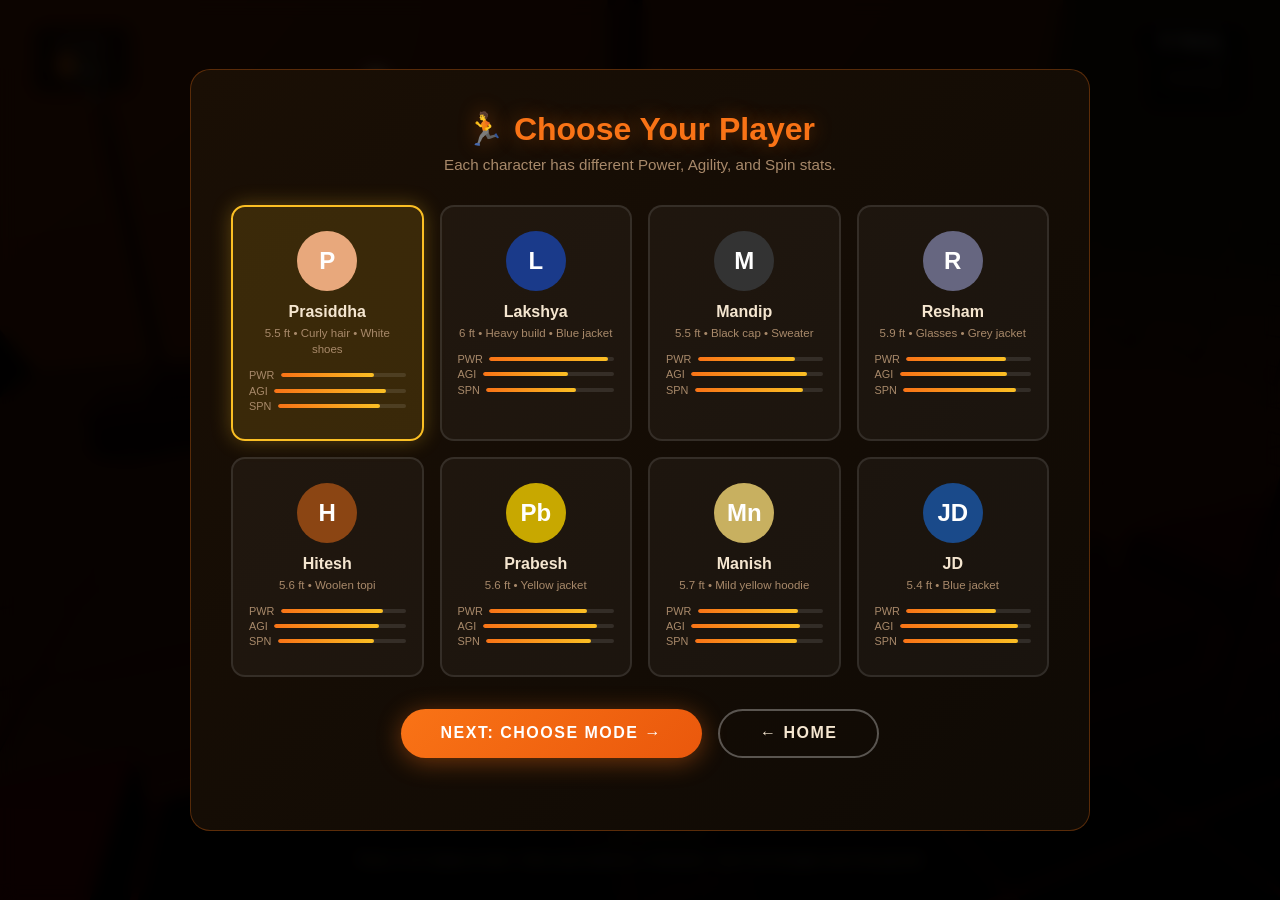
==== game.html @ 282f7440 "feat: Implement Chungee – Thapathali Edition browser-based 3D physics game Co-authored-by: prasiddha" ====
<!DOCTYPE html>
<html lang="en">
<head>
  <meta charset="UTF-8" />
  <meta name="viewport" content="width=device-width, initial-scale=1.0" />
  <title>Play – Chungee Thapathali Edition</title>
  <link rel="stylesheet" href="css/style.css" />
</head>
<body>

<!-- Loading Screen -->
<div id="loading-screen">
  <div class="loading-title">CHUNGEE</div>
  <div class="loading-sub">Thapathali Edition</div>
  <div class="loading-bar-container">
    <div class="loading-bar"></div>
  </div>
</div>

<!-- 3D Game Canvas -->
<canvas id="game-canvas"></canvas>

<!-- HUD (shown during gameplay) -->
<div class="hud">
  <div class="hud-top">
    <!-- Score -->
    <div class="hud-score">
      <div class="label">Score</div>
      <div class="value" id="score-val">0</div>
    </div>

    <!-- Combo -->
    <div class="hud-combo">
      <div class="combo-display" id="combo-val"></div>
      <div class="combo-label" id="combo-label"></div>
    </div>

    <!-- Mode / Character (top-right is pause button below) -->
    <div class="hud-mode">
      <div class="label">Mode</div>
      <div class="value" id="mode-name">–</div>
      <div class="label" style="margin-top:0.3rem;">Player</div>
      <div class="value" id="char-name" style="font-size:0.85rem;color:var(--accent)">–</div>
    </div>
  </div>
</div>

<!-- Pause Button -->
<button id="btn-pause" onclick="onBtnPause()">⏸ Pause</button>

<!-- Move Buttons -->
<div class="move-buttons">
  <button class="move-btn" title="Basic Tap">
    👟 Basic Tap<span class="key">[1 / Space]</span>
  </button>
  <button class="move-btn" title="Side Flick">
    ↩️ Side Flick<span class="key">[2]</span>
  </button>
  <button class="move-btn" title="Back Heel">
    🦶 Back Heel<span class="key">[3]</span>
  </button>
  <button class="move-btn" title="Jump Pass">
    🦘 Jump Pass<span class="key">[4]</span>
  </button>
  <button class="move-btn" title="Spin Trick">
    🌀 Spin Trick<span class="key">[5]</span>
  </button>
  <button class="move-btn" title="Power Kick">
    💥 Power Kick<span class="key">[6]</span>
  </button>
</div>

<!-- Controls hint -->
<div class="controls-hint" id="controls-hint">
  Press 1–6 or Space to kick • Click move buttons or characters • Don't let Chungee touch the ground!
</div>

<!-- Toast / Floating Feedback -->
<div class="toast" id="toast"></div>

<!-- ═══════════ OVERLAY: Character Selection ═══════════ -->
<div class="overlay" id="overlay-select">
  <div class="modal">
    <h2>🏃 Choose Your Player</h2>
    <p>Each character has different Power, Agility, and Spin stats.</p>
    <div class="char-grid" id="char-grid"></div>
    <div class="btn-group" style="margin-top:1.5rem;justify-content:center;">
      <button class="btn btn-primary" onclick="onBtnStart()">Next: Choose Mode →</button>
      <a href="index.html" class="btn btn-secondary">← Home</a>
    </div>
  </div>
</div>

<!-- ═══════════ OVERLAY: Mode Selection ═══════════ -->
<div class="overlay hidden" id="overlay-mode">
  <div class="modal">
    <h2>🌍 Choose Game Mode</h2>
    <p>Different modes change physics and atmosphere.</p>
    <div class="mode-grid" id="mode-grid"></div>
    <div class="btn-group" style="margin-top:1.5rem;justify-content:center;">
      <button class="btn btn-primary" onclick="onBtnConfirmMode()">🎮 Start Game!</button>
      <button class="btn btn-secondary" onclick="document.getElementById('overlay-mode').classList.add('hidden');document.getElementById('overlay-select').classList.remove('hidden')">← Back</button>
    </div>
  </div>
</div>

<!-- ═══════════ OVERLAY: Pause ═══════════ -->
<div class="overlay hidden" id="overlay-pause">
  <div class="modal" style="max-width:420px;">
    <h2>⏸ Paused</h2>
    <p>Take a breather – Thapathali parking lot is waiting.</p>
    <div class="btn-group" style="flex-direction:column;align-items:center;">
      <button class="btn btn-primary" style="width:220px;" onclick="onBtnResume()">▶ Resume</button>
      <button class="btn btn-secondary" style="width:220px;" onclick="onBtnRestart()">🔄 Restart</button>
      <a href="leaderboard.html" class="btn btn-secondary" style="width:220px;">🏆 Leaderboard</a>
      <button class="btn btn-secondary" style="width:220px;" onclick="onBtnQuit()">🚪 Quit to Home</button>
    </div>
  </div>
</div>

<!-- ═══════════ OVERLAY: Game Over ═══════════ -->
<div class="overlay hidden" id="overlay-gameover">
  <div class="modal" style="max-width:480px;">
    <h2>💔 Chungee Touched the Ground!</h2>
    <p>The parking lot wins this round. Better luck next time!</p>

    <div class="game-over-score" id="final-score">0</div>

    <div class="game-over-stats">
      <div class="stat-item">
        <div class="s-label">Max Combo</div>
        <div class="s-value" id="final-combo">0</div>
      </div>
      <div class="stat-item">
        <div class="s-label">Total Kicks</div>
        <div class="s-value" id="final-kicks">0</div>
      </div>
    </div>

    <div class="btn-group" style="flex-direction:column;align-items:center;margin-top:1rem;">
      <button class="btn btn-primary" style="width:220px;" onclick="onBtnRestart()">🔄 Play Again</button>
      <a href="leaderboard.html" class="btn btn-secondary" style="width:220px;">🏆 View Leaderboard</a>
      <button class="btn btn-secondary" style="width:220px;" onclick="onBtnQuit()">🚪 Back to Home</button>
    </div>
  </div>
</div>

<!-- ═══════════ SCRIPTS ═══════════ -->
<script type="module" src="js/game.js"></script>

</body>
</html>
---- css/style.css ----
/* ============================
   Chungee – Thapathali Edition
   Global Styles
   ============================ */

* {
  margin: 0;
  padding: 0;
  box-sizing: border-box;
}

:root {
  --primary: #f97316;
  --primary-dark: #ea580c;
  --accent: #fbbf24;
  --bg-dark: #0f0a05;
  --bg-mid: #1a1008;
  --bg-light: #2a1a0a;
  --text: #f5e6d0;
  --text-muted: #a8896a;
  --shadow: rgba(0,0,0,0.8);
  --glow: rgba(249,115,22,0.4);
}

html, body {
  width: 100%;
  height: 100%;
  overflow-x: hidden;
  font-family: 'Segoe UI', Tahoma, Geneva, Verdana, sans-serif;
  background: var(--bg-dark);
  color: var(--text);
}

/* =====================
   Navigation
   ===================== */
.nav {
  position: fixed;
  top: 0; left: 0; right: 0;
  z-index: 1000;
  display: flex;
  align-items: center;
  justify-content: space-between;
  padding: 1rem 2rem;
  background: linear-gradient(to bottom, rgba(0,0,0,0.9), transparent);
}

.nav-logo {
  font-size: 1.6rem;
  font-weight: 800;
  color: var(--primary);
  text-shadow: 0 0 20px var(--glow);
  text-decoration: none;
  letter-spacing: 2px;
}

.nav-links {
  display: flex;
  gap: 2rem;
  list-style: none;
}

.nav-links a {
  color: var(--text);
  text-decoration: none;
  font-weight: 500;
  font-size: 0.95rem;
  letter-spacing: 1px;
  transition: color 0.2s;
}

.nav-links a:hover {
  color: var(--primary);
}

/* =====================
   Home Page
   ===================== */
#home-canvas {
  position: fixed;
  top: 0; left: 0;
  width: 100%;
  height: 100%;
  z-index: 0;
}

.home-content {
  position: relative;
  z-index: 10;
  display: flex;
  flex-direction: column;
  align-items: center;
  justify-content: center;
  min-height: 100vh;
  padding: 6rem 2rem 2rem;
  text-align: center;
}

.home-hero {
  margin-bottom: 3rem;
}

.home-title {
  font-size: clamp(3rem, 8vw, 6rem);
  font-weight: 900;
  color: var(--primary);
  text-shadow: 0 0 40px var(--glow), 0 2px 20px rgba(0,0,0,0.9);
  line-height: 1.1;
  letter-spacing: 3px;
  margin-bottom: 0.5rem;
}

.home-subtitle {
  font-size: clamp(1rem, 3vw, 1.5rem);
  color: var(--accent);
  font-weight: 300;
  letter-spacing: 4px;
  text-transform: uppercase;
  text-shadow: 0 0 20px rgba(251,191,36,0.5);
}

.home-tagline {
  margin-top: 1rem;
  font-size: clamp(0.85rem, 2vw, 1.05rem);
  color: var(--text-muted);
  font-style: italic;
}

.btn-group {
  display: flex;
  gap: 1rem;
  flex-wrap: wrap;
  justify-content: center;
  margin: 2rem 0;
}

.btn {
  padding: 0.85rem 2.5rem;
  border: none;
  border-radius: 50px;
  font-size: 1rem;
  font-weight: 700;
  letter-spacing: 1.5px;
  text-transform: uppercase;
  cursor: pointer;
  text-decoration: none;
  transition: all 0.3s;
  display: inline-block;
}

.btn-primary {
  background: linear-gradient(135deg, var(--primary), var(--primary-dark));
  color: #fff;
  box-shadow: 0 4px 25px var(--glow);
}

.btn-primary:hover {
  transform: translateY(-3px);
  box-shadow: 0 8px 35px var(--glow);
}

.btn-secondary {
  background: transparent;
  color: var(--text);
  border: 2px solid rgba(255,255,255,0.3);
}

.btn-secondary:hover {
  border-color: var(--primary);
  color: var(--primary);
  transform: translateY(-3px);
}

/* =====================
   About Section
   ===================== */
.about-section {
  position: relative;
  z-index: 10;
  padding: 5rem 2rem;
  max-width: 1100px;
  margin: 0 auto;
}

.section-title {
  font-size: clamp(1.8rem, 4vw, 2.5rem);
  color: var(--accent);
  text-align: center;
  margin-bottom: 3rem;
  text-shadow: 0 0 20px rgba(251,191,36,0.4);
}

.features-grid {
  display: grid;
  grid-template-columns: repeat(auto-fit, minmax(240px, 1fr));
  gap: 1.5rem;
}

.feature-card {
  background: rgba(255,255,255,0.04);
  border: 1px solid rgba(255,255,255,0.1);
  border-radius: 16px;
  padding: 2rem;
  text-align: center;
  transition: all 0.3s;
  backdrop-filter: blur(10px);
}

.feature-card:hover {
  border-color: var(--primary);
  background: rgba(249,115,22,0.08);
  transform: translateY(-5px);
}

.feature-icon {
  font-size: 2.5rem;
  margin-bottom: 1rem;
}

.feature-card h3 {
  color: var(--accent);
  margin-bottom: 0.5rem;
  font-size: 1.1rem;
}

.feature-card p {
  color: var(--text-muted);
  font-size: 0.9rem;
  line-height: 1.6;
}

/* Leaderboard preview */
.leaderboard-preview {
  position: relative;
  z-index: 10;
  padding: 4rem 2rem;
  max-width: 600px;
  margin: 0 auto;
  text-align: center;
}

.lb-table {
  width: 100%;
  border-collapse: collapse;
  margin-top: 2rem;
  background: rgba(255,255,255,0.03);
  border-radius: 12px;
  overflow: hidden;
}

.lb-table th {
  background: rgba(249,115,22,0.2);
  padding: 0.75rem 1rem;
  text-align: left;
  font-size: 0.8rem;
  letter-spacing: 1px;
  text-transform: uppercase;
  color: var(--accent);
}

.lb-table td {
  padding: 0.75rem 1rem;
  border-bottom: 1px solid rgba(255,255,255,0.05);
  color: var(--text-muted);
  font-size: 0.95rem;
}

.lb-table tr:last-child td {
  border-bottom: none;
}

.rank-1 td { color: #ffd700; }
.rank-2 td { color: #c0c0c0; }
.rank-3 td { color: #cd7f32; }

/* =====================
   Game Page
   ===================== */
#game-canvas {
  position: fixed;
  top: 0; left: 0;
  width: 100%;
  height: 100%;
  z-index: 0;
  display: block;
}

/* HUD */
.hud {
  position: fixed;
  z-index: 100;
  pointer-events: none;
  top: 0; left: 0; right: 0; bottom: 0;
}

.hud-top {
  display: flex;
  justify-content: space-between;
  align-items: flex-start;
  padding: 1.5rem 2rem;
}

.hud-score {
  background: rgba(0,0,0,0.6);
  border: 1px solid rgba(249,115,22,0.4);
  border-radius: 12px;
  padding: 0.75rem 1.5rem;
  backdrop-filter: blur(10px);
}

.hud-score .label {
  font-size: 0.7rem;
  letter-spacing: 2px;
  text-transform: uppercase;
  color: var(--text-muted);
}

.hud-score .value {
  font-size: 2rem;
  font-weight: 900;
  color: var(--primary);
  line-height: 1;
}

.hud-combo {
  text-align: center;
}

.combo-display {
  font-size: clamp(2rem, 6vw, 4rem);
  font-weight: 900;
  color: var(--accent);
  text-shadow: 0 0 30px rgba(251,191,36,0.6);
  line-height: 1;
  transition: transform 0.1s;
}

.combo-display.pop {
  transform: scale(1.3);
}

.combo-label {
  font-size: 0.7rem;
  letter-spacing: 3px;
  text-transform: uppercase;
  color: var(--text-muted);
}

.hud-mode {
  background: rgba(0,0,0,0.6);
  border: 1px solid rgba(255,255,255,0.1);
  border-radius: 12px;
  padding: 0.75rem 1.5rem;
  text-align: right;
  backdrop-filter: blur(10px);
}

.hud-mode .label {
  font-size: 0.7rem;
  letter-spacing: 2px;
  text-transform: uppercase;
  color: var(--text-muted);
}

.hud-mode .value {
  font-size: 1rem;
  font-weight: 700;
  color: var(--text);
}

.hud-bottom {
  position: absolute;
  bottom: 2rem;
  left: 50%;
  transform: translateX(-50%);
  display: flex;
  gap: 0.5rem;
  pointer-events: all;
}

/* Controls hint */
.controls-hint {
  position: fixed;
  bottom: 1.5rem;
  left: 50%;
  transform: translateX(-50%);
  z-index: 100;
  background: rgba(0,0,0,0.7);
  border: 1px solid rgba(255,255,255,0.1);
  border-radius: 8px;
  padding: 0.5rem 1.5rem;
  font-size: 0.8rem;
  color: var(--text-muted);
  text-align: center;
  pointer-events: none;
  transition: opacity 0.5s;
}

/* Pause button */
#btn-pause {
  position: fixed;
  top: 1.5rem;
  right: 2rem;
  z-index: 200;
  pointer-events: all;
  background: rgba(0,0,0,0.6);
  border: 1px solid rgba(255,255,255,0.2);
  border-radius: 50px;
  padding: 0.5rem 1.5rem;
  color: var(--text);
  font-size: 0.85rem;
  font-weight: 600;
  letter-spacing: 1px;
  cursor: pointer;
  backdrop-filter: blur(10px);
  transition: all 0.2s;
}

#btn-pause:hover {
  border-color: var(--primary);
  color: var(--primary);
}

/* =====================
   Overlay / Modal
   ===================== */
.overlay {
  position: fixed;
  inset: 0;
  z-index: 500;
  display: flex;
  align-items: center;
  justify-content: center;
  background: rgba(0,0,0,0.85);
  backdrop-filter: blur(8px);
}

.overlay.hidden {
  display: none;
}

.modal {
  background: linear-gradient(135deg, #1a0f05, #0f0a05);
  border: 1px solid rgba(249,115,22,0.3);
  border-radius: 20px;
  padding: 2.5rem;
  max-width: 900px;
  width: 90%;
  max-height: 90vh;
  overflow-y: auto;
  text-align: center;
}

.modal h2 {
  font-size: 2rem;
  color: var(--primary);
  margin-bottom: 0.5rem;
  text-shadow: 0 0 20px var(--glow);
}

.modal p {
  color: var(--text-muted);
  margin-bottom: 2rem;
  font-size: 0.95rem;
}

/* Character Selection */
.char-grid {
  display: grid;
  grid-template-columns: repeat(auto-fit, minmax(160px, 1fr));
  gap: 1rem;
  margin: 2rem 0;
}

.char-card {
  background: rgba(255,255,255,0.04);
  border: 2px solid rgba(255,255,255,0.1);
  border-radius: 14px;
  padding: 1.5rem 1rem;
  cursor: pointer;
  transition: all 0.3s;
}

.char-card:hover {
  border-color: var(--primary);
  background: rgba(249,115,22,0.1);
  transform: translateY(-5px);
}

.char-card.selected {
  border-color: var(--accent);
  background: rgba(251,191,36,0.15);
  box-shadow: 0 0 20px rgba(251,191,36,0.3);
}

.char-avatar {
  width: 60px;
  height: 60px;
  border-radius: 50%;
  margin: 0 auto 0.75rem;
  display: flex;
  align-items: center;
  justify-content: center;
  font-size: 1.5rem;
  font-weight: 800;
  color: #fff;
}

.char-name {
  font-size: 1rem;
  font-weight: 700;
  color: var(--text);
  margin-bottom: 0.25rem;
}

.char-desc {
  font-size: 0.72rem;
  color: var(--text-muted);
  margin-bottom: 0.75rem;
  line-height: 1.4;
}

.stat-bar {
  display: flex;
  align-items: center;
  gap: 0.4rem;
  margin: 0.2rem 0;
  font-size: 0.68rem;
  color: var(--text-muted);
}

.stat-bar-bg {
  flex: 1;
  height: 4px;
  background: rgba(255,255,255,0.1);
  border-radius: 2px;
  overflow: hidden;
}

.stat-bar-fill {
  height: 100%;
  background: linear-gradient(to right, var(--primary), var(--accent));
  border-radius: 2px;
  transition: width 0.5s;
}

/* Mode Selection */
.mode-grid {
  display: grid;
  grid-template-columns: repeat(auto-fit, minmax(180px, 1fr));
  gap: 1rem;
  margin: 1.5rem 0;
}

.mode-card {
  background: rgba(255,255,255,0.04);
  border: 2px solid rgba(255,255,255,0.1);
  border-radius: 14px;
  padding: 1.5rem 1rem;
  cursor: pointer;
  transition: all 0.3s;
}

.mode-card:hover,
.mode-card.selected {
  border-color: var(--primary);
  background: rgba(249,115,22,0.1);
  transform: translateY(-3px);
}

.mode-card.selected {
  border-color: var(--accent);
  box-shadow: 0 0 20px rgba(251,191,36,0.3);
}

.mode-icon {
  font-size: 2rem;
  margin-bottom: 0.5rem;
}

.mode-name {
  font-size: 1rem;
  font-weight: 700;
  color: var(--text);
  margin-bottom: 0.25rem;
}

.mode-desc {
  font-size: 0.75rem;
  color: var(--text-muted);
  line-height: 1.4;
}

/* Move buttons */
.move-buttons {
  position: fixed;
  bottom: 4rem;
  left: 50%;
  transform: translateX(-50%);
  z-index: 200;
  display: flex;
  gap: 0.5rem;
  flex-wrap: wrap;
  justify-content: center;
  pointer-events: all;
}

.move-btn {
  padding: 0.6rem 1.1rem;
  border: 2px solid rgba(249,115,22,0.4);
  border-radius: 8px;
  background: rgba(0,0,0,0.7);
  color: var(--text);
  font-size: 0.75rem;
  font-weight: 700;
  cursor: pointer;
  transition: all 0.2s;
  backdrop-filter: blur(8px);
  letter-spacing: 0.5px;
  text-align: center;
}

.move-btn:hover {
  border-color: var(--primary);
  background: rgba(249,115,22,0.2);
  transform: scale(1.05);
}

.move-btn:active {
  transform: scale(0.97);
}

.move-btn .key {
  display: block;
  font-size: 0.6rem;
  color: var(--text-muted);
  margin-top: 0.1rem;
}

/* Game Over */
.game-over-score {
  font-size: 4rem;
  font-weight: 900;
  color: var(--primary);
  text-shadow: 0 0 30px var(--glow);
  margin: 1rem 0;
}

.game-over-stats {
  display: flex;
  gap: 2rem;
  justify-content: center;
  margin: 1.5rem 0;
}

.stat-item {
  text-align: center;
}

.stat-item .s-label {
  font-size: 0.7rem;
  letter-spacing: 2px;
  color: var(--text-muted);
  text-transform: uppercase;
}

.stat-item .s-value {
  font-size: 1.5rem;
  font-weight: 800;
  color: var(--accent);
}

/* Toast / Floating text */
.toast {
  position: fixed;
  top: 50%;
  left: 50%;
  transform: translate(-50%, -50%);
  z-index: 900;
  font-size: 2rem;
  font-weight: 900;
  color: var(--accent);
  text-shadow: 0 0 20px rgba(251,191,36,0.8);
  pointer-events: none;
  opacity: 0;
  transition: opacity 0.3s, transform 0.3s;
}

.toast.show {
  opacity: 1;
  transform: translate(-50%, -60%);
}

/* =====================
   Leaderboard Page
   ===================== */
.lb-page {
  max-width: 700px;
  margin: 0 auto;
  padding: 8rem 2rem 4rem;
}

.lb-page h1 {
  font-size: 2.5rem;
  color: var(--primary);
  text-align: center;
  margin-bottom: 0.5rem;
  text-shadow: 0 0 20px var(--glow);
}

.lb-page .subtitle {
  text-align: center;
  color: var(--text-muted);
  margin-bottom: 2rem;
  font-size: 0.9rem;
}

.lb-tabs {
  display: flex;
  gap: 0.5rem;
  margin-bottom: 1.5rem;
  justify-content: center;
}

.lb-tab {
  padding: 0.5rem 1.5rem;
  border: 2px solid rgba(255,255,255,0.1);
  border-radius: 50px;
  background: transparent;
  color: var(--text-muted);
  font-size: 0.85rem;
  cursor: pointer;
  transition: all 0.2s;
}

.lb-tab.active {
  border-color: var(--primary);
  color: var(--primary);
  background: rgba(249,115,22,0.1);
}

.lb-entry {
  display: flex;
  align-items: center;
  gap: 1rem;
  padding: 1rem 1.5rem;
  background: rgba(255,255,255,0.03);
  border: 1px solid rgba(255,255,255,0.07);
  border-radius: 12px;
  margin-bottom: 0.5rem;
  transition: all 0.2s;
}

.lb-entry:hover {
  border-color: rgba(249,115,22,0.3);
  background: rgba(249,115,22,0.05);
}

.lb-rank {
  font-size: 1.4rem;
  font-weight: 900;
  min-width: 2.5rem;
  text-align: center;
}

.lb-rank.r1 { color: #ffd700; }
.lb-rank.r2 { color: #c0c0c0; }
.lb-rank.r3 { color: #cd7f32; }
.lb-rank.other { color: var(--text-muted); }

.lb-info { flex: 1; }

.lb-player {
  font-size: 1.05rem;
  font-weight: 700;
  color: var(--text);
}

.lb-meta {
  font-size: 0.75rem;
  color: var(--text-muted);
  margin-top: 0.2rem;
}

.lb-score {
  font-size: 1.5rem;
  font-weight: 900;
  color: var(--primary);
  text-align: right;
}

.lb-score .lb-combo {
  font-size: 0.75rem;
  color: var(--accent);
  font-weight: 600;
}

.empty-lb {
  text-align: center;
  color: var(--text-muted);
  padding: 3rem;
  font-style: italic;
}

/* =====================
   Loading Screen
   ===================== */
#loading-screen {
  position: fixed;
  inset: 0;
  z-index: 9999;
  background: var(--bg-dark);
  display: flex;
  flex-direction: column;
  align-items: center;
  justify-content: center;
  transition: opacity 0.5s;
}

#loading-screen.fade-out {
  opacity: 0;
  pointer-events: none;
}

.loading-title {
  font-size: 2.5rem;
  font-weight: 900;
  color: var(--primary);
  text-shadow: 0 0 30px var(--glow);
  letter-spacing: 3px;
  margin-bottom: 0.5rem;
}

.loading-sub {
  color: var(--text-muted);
  font-size: 0.9rem;
  letter-spacing: 2px;
  margin-bottom: 2rem;
}

.loading-bar-container {
  width: 200px;
  height: 4px;
  background: rgba(255,255,255,0.1);
  border-radius: 2px;
  overflow: hidden;
}

.loading-bar {
  height: 100%;
  background: linear-gradient(to right, var(--primary), var(--accent));
  border-radius: 2px;
  width: 0%;
  transition: width 0.3s ease;
}

/* =====================
   Responsive
   ===================== */
@media (max-width: 600px) {
  .nav { padding: 0.75rem 1rem; }
  .modal { padding: 1.5rem; }
  .char-grid { grid-template-columns: repeat(2, 1fr); }
  .mode-grid { grid-template-columns: repeat(2, 1fr); }
  .move-buttons { bottom: 1.5rem; }
  .move-btn { padding: 0.5rem 0.8rem; font-size: 0.7rem; }
}

/* Animations */
@keyframes float {
  0%, 100% { transform: translateY(0); }
  50% { transform: translateY(-10px); }
}

@keyframes pulse-glow {
  0%, 100% { opacity: 0.6; }
  50% { opacity: 1; }
}

@keyframes slide-up {
  from { transform: translateY(30px); opacity: 0; }
  to { transform: translateY(0); opacity: 1; }
}

.animate-float { animation: float 3s ease-in-out infinite; }
.animate-slide-up { animation: slide-up 0.6s ease forwards; }
.delay-1 { animation-delay: 0.1s; opacity: 0; }
.delay-2 { animation-delay: 0.2s; opacity: 0; }
.delay-3 { animation-delay: 0.3s; opacity: 0; }

/* Rain overlay */
.rain-overlay {
  position: fixed;
  inset: 0;
  pointer-events: none;
  z-index: 50;
  opacity: 0;
  transition: opacity 1s;
  background: linear-gradient(to bottom, 
    transparent 0%, 
    rgba(100,150,255,0.03) 100%);
}
.rain-overlay.active { opacity: 1; }

/* Night overlay */
.night-overlay {
  position: fixed;
  inset: 0;
  pointer-events: none;
  z-index: 50;
  opacity: 0;
  transition: opacity 1s;
  background: rgba(0,0,50,0.3);
}
.night-overlay.active { opacity: 1; }

/* Scrollbar */
::-webkit-scrollbar { width: 6px; }
::-webkit-scrollbar-track { background: var(--bg-dark); }
::-webkit-scrollbar-thumb { background: rgba(249,115,22,0.3); border-radius: 3px; }
::-webkit-scrollbar-thumb:hover { background: rgba(249,115,22,0.6); }
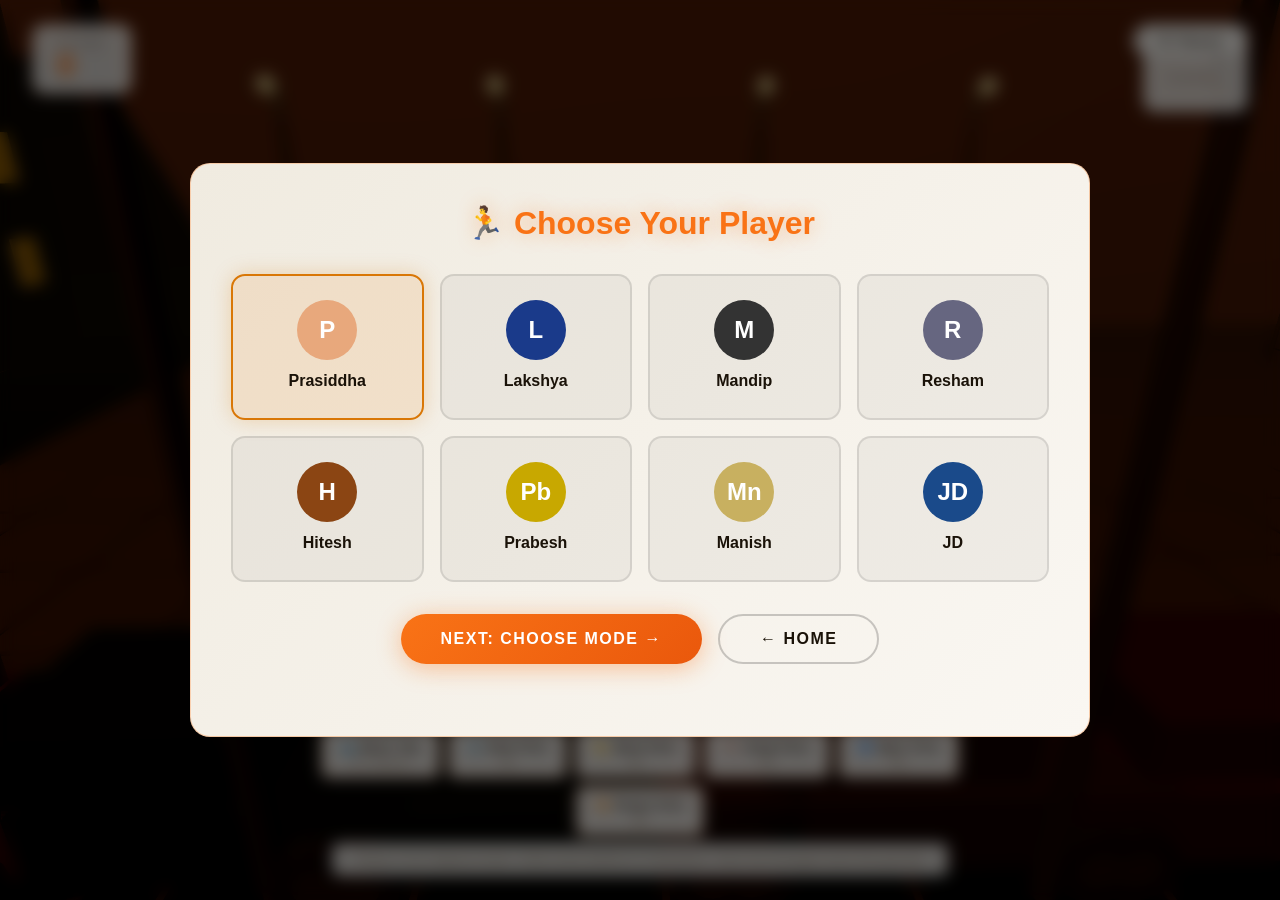
==== commit 2eaea9ba: "Fix game loading, remove character stats, switch to light mode default Co-authored-by: prasiddhasube" ====
--- a/game.html
+++ b/game.html
@@ -82,7 +82,6 @@
 <div class="overlay" id="overlay-select">
   <div class="modal">
     <h2>🏃 Choose Your Player</h2>
-    <p>Each character has different Power, Agility, and Spin stats.</p>
     <div class="char-grid" id="char-grid"></div>
     <div class="btn-group" style="margin-top:1.5rem;justify-content:center;">
       <button class="btn btn-primary" onclick="onBtnStart()">Next: Choose Mode →</button>
--- a/css/style.css
+++ b/css/style.css
@@ -12,13 +12,13 @@
 :root {
   --primary: #f97316;
   --primary-dark: #ea580c;
-  --accent: #fbbf24;
-  --bg-dark: #0f0a05;
-  --bg-mid: #1a1008;
-  --bg-light: #2a1a0a;
-  --text: #f5e6d0;
-  --text-muted: #a8896a;
-  --shadow: rgba(0,0,0,0.8);
+  --accent: #d97706;
+  --bg-dark: #faf7f2;
+  --bg-mid: #f0ebe0;
+  --bg-light: #e8e0d0;
+  --text: #1a1208;
+  --text-muted: #7a6550;
+  --shadow: rgba(0,0,0,0.15);
   --glow: rgba(249,115,22,0.4);
 }
 
@@ -42,7 +42,7 @@
   align-items: center;
   justify-content: space-between;
   padding: 1rem 2rem;
-  background: linear-gradient(to bottom, rgba(0,0,0,0.9), transparent);
+  background: linear-gradient(to bottom, rgba(250,247,242,0.95), transparent);
 }
 
 .nav-logo {
@@ -162,7 +162,7 @@
 .btn-secondary {
   background: transparent;
   color: var(--text);
-  border: 2px solid rgba(255,255,255,0.3);
+  border: 2px solid rgba(0,0,0,0.2);
 }
 
 .btn-secondary:hover {
@@ -197,8 +197,8 @@
 }
 
 .feature-card {
-  background: rgba(255,255,255,0.04);
-  border: 1px solid rgba(255,255,255,0.1);
+  background: rgba(0,0,0,0.04);
+  border: 1px solid rgba(0,0,0,0.1);
   border-radius: 16px;
   padding: 2rem;
   text-align: center;
@@ -243,13 +243,13 @@
   width: 100%;
   border-collapse: collapse;
   margin-top: 2rem;
-  background: rgba(255,255,255,0.03);
+  background: rgba(0,0,0,0.03);
   border-radius: 12px;
   overflow: hidden;
 }
 
 .lb-table th {
-  background: rgba(249,115,22,0.2);
+  background: rgba(249,115,22,0.15);
   padding: 0.75rem 1rem;
   text-align: left;
   font-size: 0.8rem;
@@ -260,7 +260,7 @@
 
 .lb-table td {
   padding: 0.75rem 1rem;
-  border-bottom: 1px solid rgba(255,255,255,0.05);
+  border-bottom: 1px solid rgba(0,0,0,0.06);
   color: var(--text-muted);
   font-size: 0.95rem;
 }
@@ -270,8 +270,8 @@
 }
 
 .rank-1 td { color: #ffd700; }
-.rank-2 td { color: #c0c0c0; }
-.rank-3 td { color: #cd7f32; }
+.rank-2 td { color: #8a8a8a; }
+.rank-3 td { color: #a05020; }
 
 /* =====================
    Game Page
@@ -301,7 +301,7 @@
 }
 
 .hud-score {
-  background: rgba(0,0,0,0.6);
+  background: rgba(250,247,242,0.85);
   border: 1px solid rgba(249,115,22,0.4);
   border-radius: 12px;
   padding: 0.75rem 1.5rem;
@@ -347,8 +347,8 @@
 }
 
 .hud-mode {
-  background: rgba(0,0,0,0.6);
-  border: 1px solid rgba(255,255,255,0.1);
+  background: rgba(250,247,242,0.85);
+  border: 1px solid rgba(0,0,0,0.1);
   border-radius: 12px;
   padding: 0.75rem 1.5rem;
   text-align: right;
@@ -385,8 +385,8 @@
   left: 50%;
   transform: translateX(-50%);
   z-index: 100;
-  background: rgba(0,0,0,0.7);
-  border: 1px solid rgba(255,255,255,0.1);
+  background: rgba(250,247,242,0.85);
+  border: 1px solid rgba(0,0,0,0.1);
   border-radius: 8px;
   padding: 0.5rem 1.5rem;
   font-size: 0.8rem;
@@ -403,8 +403,8 @@
   right: 2rem;
   z-index: 200;
   pointer-events: all;
-  background: rgba(0,0,0,0.6);
-  border: 1px solid rgba(255,255,255,0.2);
+  background: rgba(250,247,242,0.85);
+  border: 1px solid rgba(0,0,0,0.2);
   border-radius: 50px;
   padding: 0.5rem 1.5rem;
   color: var(--text);
@@ -431,7 +431,7 @@
   display: flex;
   align-items: center;
   justify-content: center;
-  background: rgba(0,0,0,0.85);
+  background: rgba(0,0,0,0.55);
   backdrop-filter: blur(8px);
 }
 
@@ -440,7 +440,7 @@
 }
 
 .modal {
-  background: linear-gradient(135deg, #1a0f05, #0f0a05);
+  background: linear-gradient(135deg, var(--bg-mid), var(--bg-dark));
   border: 1px solid rgba(249,115,22,0.3);
   border-radius: 20px;
   padding: 2.5rem;
@@ -473,8 +473,8 @@
 }
 
 .char-card {
-  background: rgba(255,255,255,0.04);
-  border: 2px solid rgba(255,255,255,0.1);
+  background: rgba(0,0,0,0.04);
+  border: 2px solid rgba(0,0,0,0.1);
   border-radius: 14px;
   padding: 1.5rem 1rem;
   cursor: pointer;
@@ -489,8 +489,8 @@
 
 .char-card.selected {
   border-color: var(--accent);
-  background: rgba(251,191,36,0.15);
-  box-shadow: 0 0 20px rgba(251,191,36,0.3);
+  background: rgba(217,119,6,0.12);
+  box-shadow: 0 0 20px rgba(217,119,6,0.25);
 }
 
 .char-avatar {
@@ -532,7 +532,7 @@
 .stat-bar-bg {
   flex: 1;
   height: 4px;
-  background: rgba(255,255,255,0.1);
+  background: rgba(0,0,0,0.1);
   border-radius: 2px;
   overflow: hidden;
 }
@@ -553,8 +553,8 @@
 }
 
 .mode-card {
-  background: rgba(255,255,255,0.04);
-  border: 2px solid rgba(255,255,255,0.1);
+  background: rgba(0,0,0,0.04);
+  border: 2px solid rgba(0,0,0,0.1);
   border-radius: 14px;
   padding: 1.5rem 1rem;
   cursor: pointer;
@@ -570,7 +570,7 @@
 
 .mode-card.selected {
   border-color: var(--accent);
-  box-shadow: 0 0 20px rgba(251,191,36,0.3);
+  box-shadow: 0 0 20px rgba(217,119,6,0.25);
 }
 
 .mode-icon {
@@ -609,7 +609,7 @@
   padding: 0.6rem 1.1rem;
   border: 2px solid rgba(249,115,22,0.4);
   border-radius: 8px;
-  background: rgba(0,0,0,0.7);
+  background: rgba(250,247,242,0.9);
   color: var(--text);
   font-size: 0.75rem;
   font-weight: 700;
@@ -724,7 +724,7 @@
 
 .lb-tab {
   padding: 0.5rem 1.5rem;
-  border: 2px solid rgba(255,255,255,0.1);
+  border: 2px solid rgba(0,0,0,0.1);
   border-radius: 50px;
   background: transparent;
   color: var(--text-muted);
@@ -744,8 +744,8 @@
   align-items: center;
   gap: 1rem;
   padding: 1rem 1.5rem;
-  background: rgba(255,255,255,0.03);
-  border: 1px solid rgba(255,255,255,0.07);
+  background: rgba(0,0,0,0.03);
+  border: 1px solid rgba(0,0,0,0.07);
   border-radius: 12px;
   margin-bottom: 0.5rem;
   transition: all 0.2s;
@@ -764,8 +764,8 @@
 }
 
 .lb-rank.r1 { color: #ffd700; }
-.lb-rank.r2 { color: #c0c0c0; }
-.lb-rank.r3 { color: #cd7f32; }
+.lb-rank.r2 { color: #8a8a8a; }
+.lb-rank.r3 { color: #a05020; }
 .lb-rank.other { color: var(--text-muted); }
 
 .lb-info { flex: 1; }
@@ -841,7 +841,7 @@
 .loading-bar-container {
   width: 200px;
   height: 4px;
-  background: rgba(255,255,255,0.1);
+  background: rgba(0,0,0,0.1);
   border-radius: 2px;
   overflow: hidden;
 }
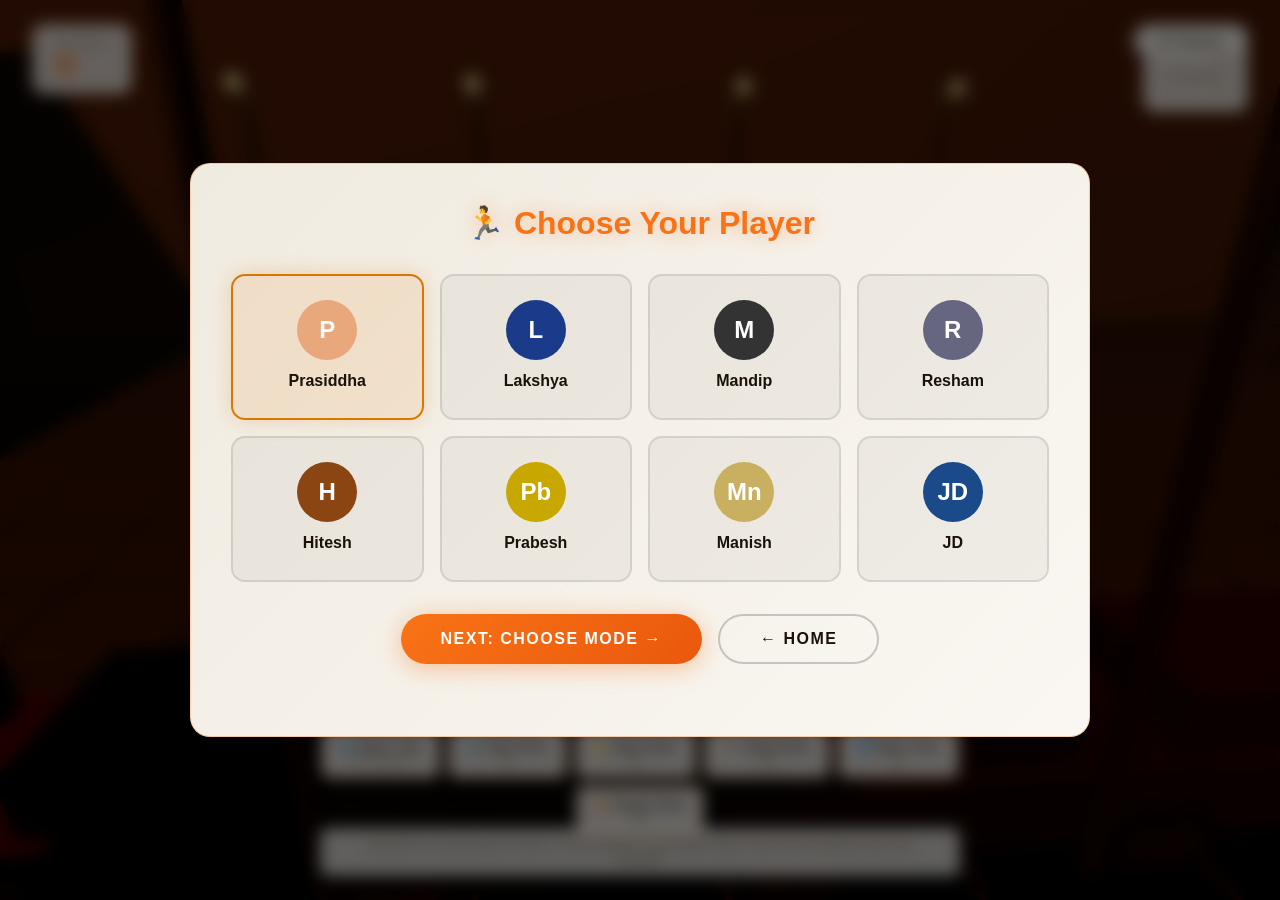
==== commit 0789b1b9: "wip: gameplay mechanism overhaul (player movement + bot AI) Co-authored-by: prasiddhasubedi <2257023" ====
--- a/game.html
+++ b/game.html
@@ -72,11 +72,21 @@
 
 <!-- Controls hint -->
 <div class="controls-hint" id="controls-hint">
-  Press 1–6 or Space to kick • Click move buttons or characters • Don't let Chungee touch the ground!
+  W/A/S/D or arrow keys to move • 1–6 or Space to kick when close • Don't let Chungee touch the ground!
 </div>
 
 <!-- Toast / Floating Feedback -->
 <div class="toast" id="toast"></div>
+
+<!-- Mobile Joystick (touch devices) -->
+<div id="mobile-controls" class="mobile-controls">
+  <div class="joystick-wrap">
+    <div id="joystick-base" class="joystick-base">
+      <div id="joystick-knob" class="joystick-knob"></div>
+    </div>
+    <div class="joystick-label">MOVE</div>
+  </div>
+</div>
 
 <!-- ═══════════ OVERLAY: Character Selection ═══════════ -->
 <div class="overlay" id="overlay-select">
--- a/css/style.css
+++ b/css/style.css
@@ -637,6 +637,65 @@
   margin-top: 0.1rem;
 }
 
+/* ─── Mobile joystick ─────────────────────────────────── */
+.mobile-controls {
+  position: fixed;
+  bottom: 1.5rem;
+  left: 1.5rem;
+  z-index: 200;
+  pointer-events: none;
+}
+
+.joystick-wrap {
+  pointer-events: all;
+  display: flex;
+  flex-direction: column;
+  align-items: center;
+  gap: 0.3rem;
+  /* Only show on touch / small screens */
+  display: none;
+}
+
+@media (pointer: coarse) {
+  .joystick-wrap { display: flex; }
+  /* Shift kick buttons up so joystick doesn't overlap */
+  .move-buttons  { bottom: 9rem; }
+}
+
+.joystick-base {
+  width: 110px;
+  height: 110px;
+  border-radius: 50%;
+  background: rgba(0,0,0,0.35);
+  border: 2px solid rgba(255,255,255,0.25);
+  position: relative;
+  touch-action: none;
+  user-select: none;
+}
+
+.joystick-knob {
+  width: 44px;
+  height: 44px;
+  border-radius: 50%;
+  background: rgba(249,115,22,0.85);
+  box-shadow: 0 0 10px rgba(249,115,22,0.5);
+  position: absolute;
+  top: 50%;
+  left: 50%;
+  transform: translate(-50%, -50%);
+  touch-action: none;
+  pointer-events: none;
+  transition: none;
+}
+
+.joystick-label {
+  font-size: 0.65rem;
+  font-weight: 700;
+  letter-spacing: 2px;
+  color: rgba(255,255,255,0.6);
+  text-transform: uppercase;
+}
+
 /* Game Over */
 .game-over-score {
   font-size: 4rem;
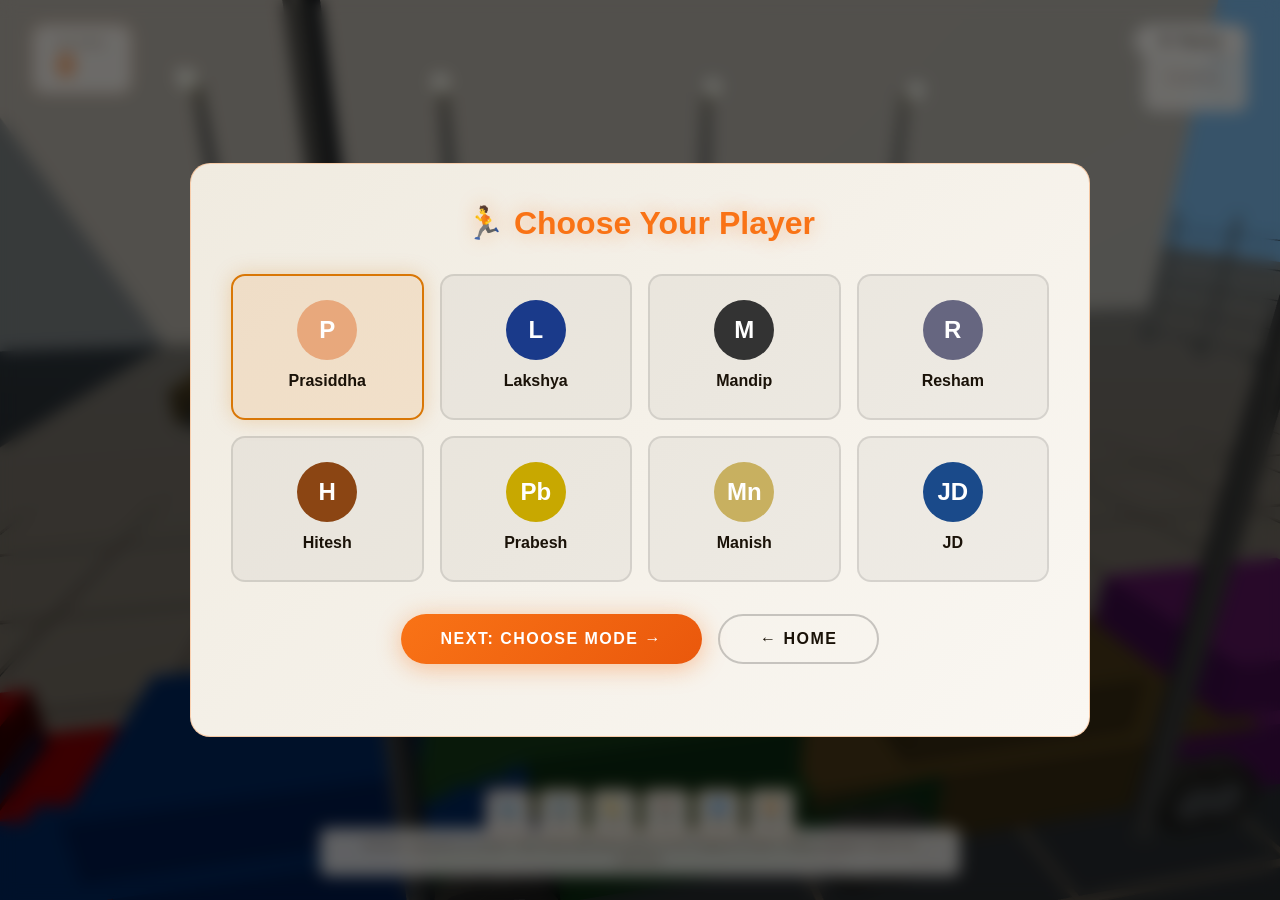
==== commit a1140b24: "Implement gameplay loop, bot AI, WASD movement, light mode, signboards, mobile joystick Co-authored-" ====
--- a/game.html
+++ b/game.html
@@ -50,43 +50,40 @@
 
 <!-- Move Buttons -->
 <div class="move-buttons">
-  <button class="move-btn" title="Basic Tap">
-    👟 Basic Tap<span class="key">[1 / Space]</span>
+  <button class="move-btn" title="Basic Tap" onclick="if(typeof doKickByIndex==='function')doKickByIndex(0)">
+    👟<span class="key">[1]</span>
   </button>
-  <button class="move-btn" title="Side Flick">
-    ↩️ Side Flick<span class="key">[2]</span>
+  <button class="move-btn" title="Side Flick" onclick="if(typeof doKickByIndex==='function')doKickByIndex(1)">
+    ↩️<span class="key">[2]</span>
   </button>
-  <button class="move-btn" title="Back Heel">
-    🦶 Back Heel<span class="key">[3]</span>
+  <button class="move-btn" title="Back Heel" onclick="if(typeof doKickByIndex==='function')doKickByIndex(2)">
+    🦶<span class="key">[3]</span>
   </button>
-  <button class="move-btn" title="Jump Pass">
-    🦘 Jump Pass<span class="key">[4]</span>
+  <button class="move-btn" title="Jump Pass" onclick="if(typeof doKickByIndex==='function')doKickByIndex(3)">
+    🦘<span class="key">[4]</span>
   </button>
-  <button class="move-btn" title="Spin Trick">
-    🌀 Spin Trick<span class="key">[5]</span>
+  <button class="move-btn" title="Spin Trick" onclick="if(typeof doKickByIndex==='function')doKickByIndex(4)">
+    🌀<span class="key">[5]</span>
   </button>
-  <button class="move-btn" title="Power Kick">
-    💥 Power Kick<span class="key">[6]</span>
+  <button class="move-btn" title="Power Kick" onclick="if(typeof doKickByIndex==='function')doKickByIndex(5)">
+    💥<span class="key">[6]</span>
   </button>
+</div>
+
+<!-- Mobile Joystick -->
+<div id="joystick-zone" class="joystick-zone">
+  <div id="joystick-base" class="joystick-base">
+    <div id="joystick-stick" class="joystick-stick"></div>
+  </div>
 </div>
 
 <!-- Controls hint -->
 <div class="controls-hint" id="controls-hint">
-  W/A/S/D or arrow keys to move • 1–6 or Space to kick when close • Don't let Chungee touch the ground!
+  WASD / Joystick to move • Get near ball then press 1–6 or Space to kick • Rally restarts if ball hits ground!
 </div>
 
 <!-- Toast / Floating Feedback -->
 <div class="toast" id="toast"></div>
-
-<!-- Mobile Joystick (touch devices) -->
-<div id="mobile-controls" class="mobile-controls">
-  <div class="joystick-wrap">
-    <div id="joystick-base" class="joystick-base">
-      <div id="joystick-knob" class="joystick-knob"></div>
-    </div>
-    <div class="joystick-label">MOVE</div>
-  </div>
-</div>
 
 <!-- ═══════════ OVERLAY: Character Selection ═══════════ -->
 <div class="overlay" id="overlay-select">
--- a/css/style.css
+++ b/css/style.css
@@ -599,101 +599,96 @@
   transform: translateX(-50%);
   z-index: 200;
   display: flex;
-  gap: 0.5rem;
+  gap: 0.4rem;
   flex-wrap: wrap;
   justify-content: center;
   pointer-events: all;
 }
 
 .move-btn {
-  padding: 0.6rem 1.1rem;
+  padding: 0.5rem 0.8rem;
   border: 2px solid rgba(249,115,22,0.4);
   border-radius: 8px;
-  background: rgba(250,247,242,0.9);
+  background: rgba(250,247,242,0.88);
   color: var(--text);
-  font-size: 0.75rem;
+  font-size: 0.78rem;
   font-weight: 700;
   cursor: pointer;
   transition: all 0.2s;
   backdrop-filter: blur(8px);
   letter-spacing: 0.5px;
   text-align: center;
+  min-width: 44px;
 }
 
 .move-btn:hover {
   border-color: var(--primary);
   background: rgba(249,115,22,0.2);
-  transform: scale(1.05);
+  transform: scale(1.08);
 }
 
 .move-btn:active {
-  transform: scale(0.97);
+  transform: scale(0.95);
 }
 
 .move-btn .key {
   display: block;
-  font-size: 0.6rem;
+  font-size: 0.58rem;
   color: var(--text-muted);
   margin-top: 0.1rem;
 }
 
-/* ─── Mobile joystick ─────────────────────────────────── */
-.mobile-controls {
-  position: fixed;
-  bottom: 1.5rem;
+/* Mobile joystick */
+.joystick-zone {
+  position: fixed;
+  bottom: 5rem;
   left: 1.5rem;
   z-index: 200;
-  pointer-events: none;
-}
-
-.joystick-wrap {
   pointer-events: all;
-  display: flex;
-  flex-direction: column;
-  align-items: center;
-  gap: 0.3rem;
-  /* Only show on touch / small screens */
   display: none;
 }
 
-@media (pointer: coarse) {
-  .joystick-wrap { display: flex; }
-  /* Shift kick buttons up so joystick doesn't overlap */
-  .move-buttons  { bottom: 9rem; }
-}
-
 .joystick-base {
-  width: 110px;
-  height: 110px;
+  width: 90px;
+  height: 90px;
+  background: rgba(250,247,242,0.28);
+  border: 2px solid rgba(249,115,22,0.5);
   border-radius: 50%;
-  background: rgba(0,0,0,0.35);
-  border: 2px solid rgba(255,255,255,0.25);
   position: relative;
   touch-action: none;
-  user-select: none;
-}
-
-.joystick-knob {
-  width: 44px;
-  height: 44px;
+}
+
+.joystick-stick {
+  width: 36px;
+  height: 36px;
+  background: rgba(249,115,22,0.65);
+  border: 2px solid rgba(249,115,22,0.9);
   border-radius: 50%;
-  background: rgba(249,115,22,0.85);
-  box-shadow: 0 0 10px rgba(249,115,22,0.5);
   position: absolute;
   top: 50%;
   left: 50%;
   transform: translate(-50%, -50%);
-  touch-action: none;
   pointer-events: none;
-  transition: none;
-}
-
-.joystick-label {
-  font-size: 0.65rem;
-  font-weight: 700;
-  letter-spacing: 2px;
-  color: rgba(255,255,255,0.6);
-  text-transform: uppercase;
+}
+
+@media (pointer: coarse) {
+  .joystick-zone { display: block; }
+  /* On touch devices: move kick buttons to bottom-right, smaller */
+  .move-buttons {
+    left: auto;
+    right: 0.75rem;
+    bottom: 4.5rem;
+    transform: none;
+    flex-direction: column;
+    gap: 0.3rem;
+    flex-wrap: nowrap;
+  }
+  .move-btn {
+    padding: 0.4rem 0.6rem;
+    font-size: 0.7rem;
+    min-width: 44px;
+  }
+  .move-btn .key { display: none; }
 }
 
 /* Game Over */
@@ -921,8 +916,6 @@
   .modal { padding: 1.5rem; }
   .char-grid { grid-template-columns: repeat(2, 1fr); }
   .mode-grid { grid-template-columns: repeat(2, 1fr); }
-  .move-buttons { bottom: 1.5rem; }
-  .move-btn { padding: 0.5rem 0.8rem; font-size: 0.7rem; }
 }
 
 /* Animations */
